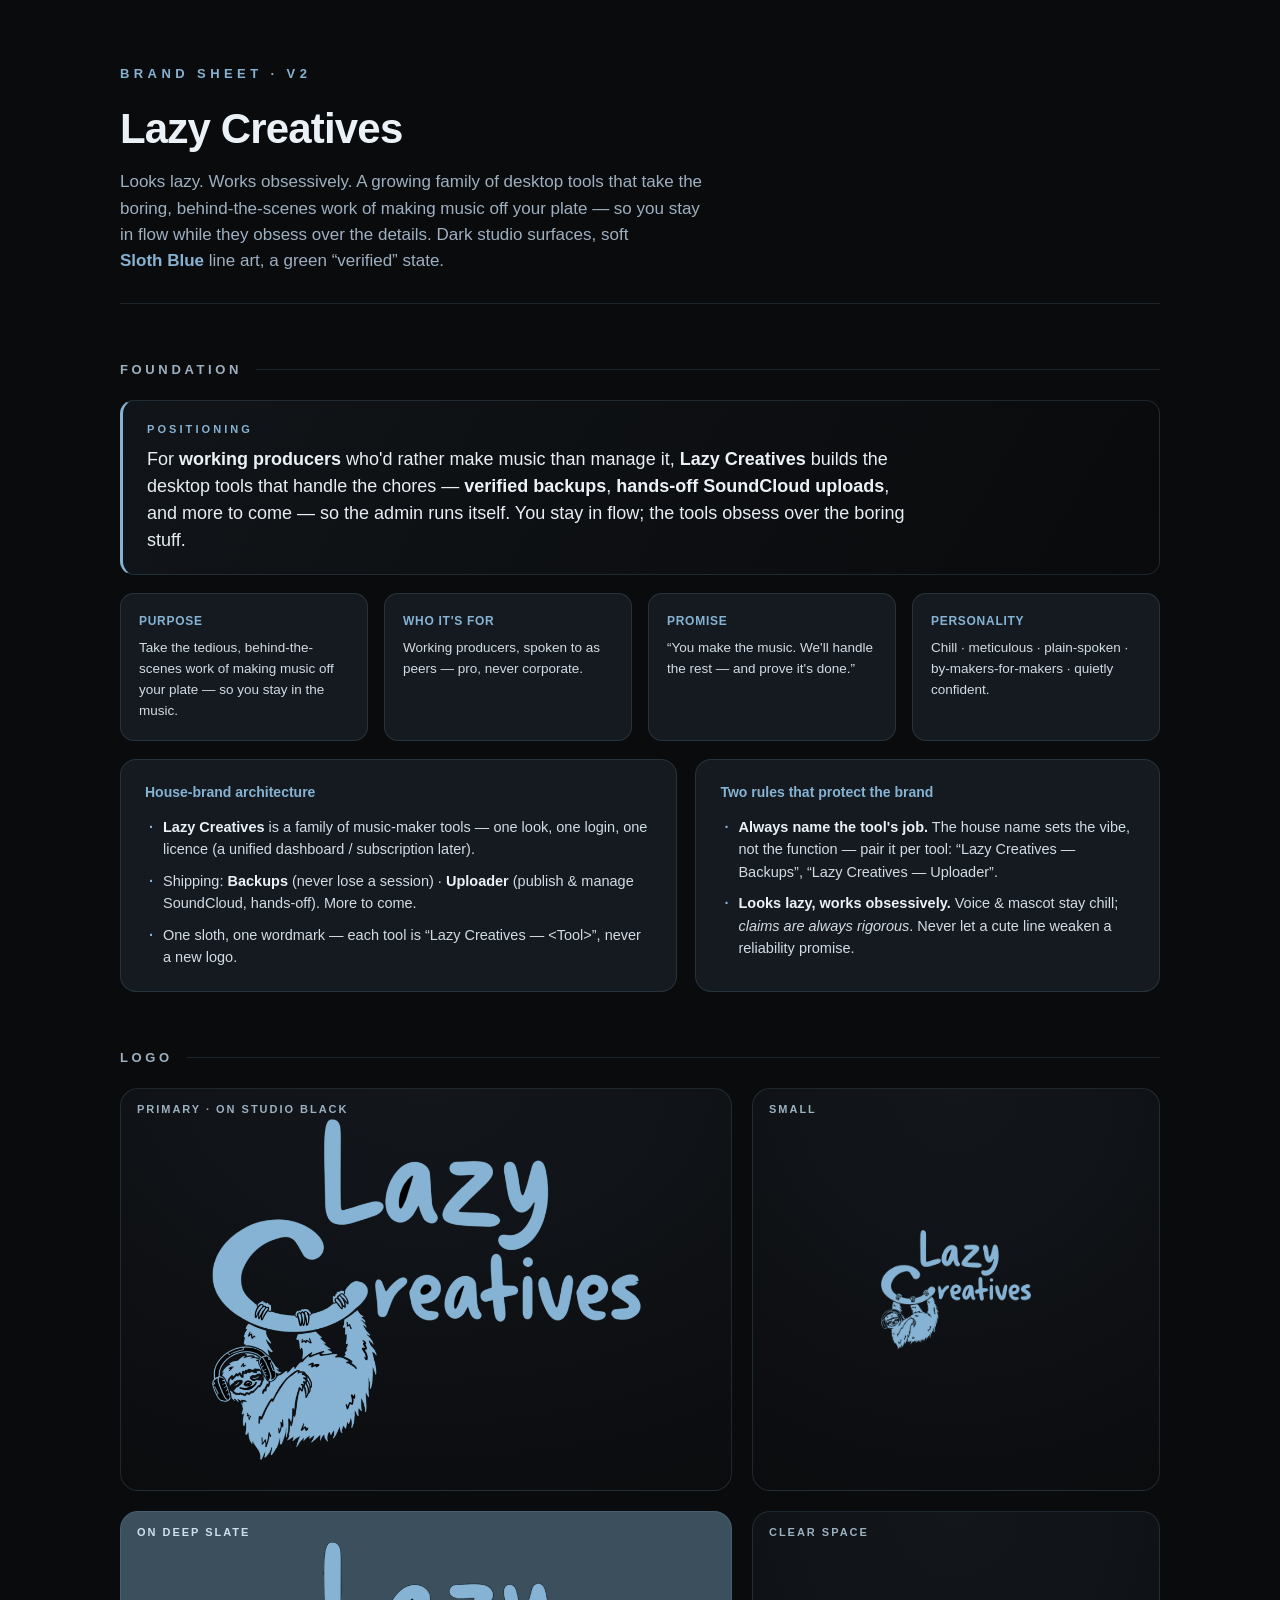
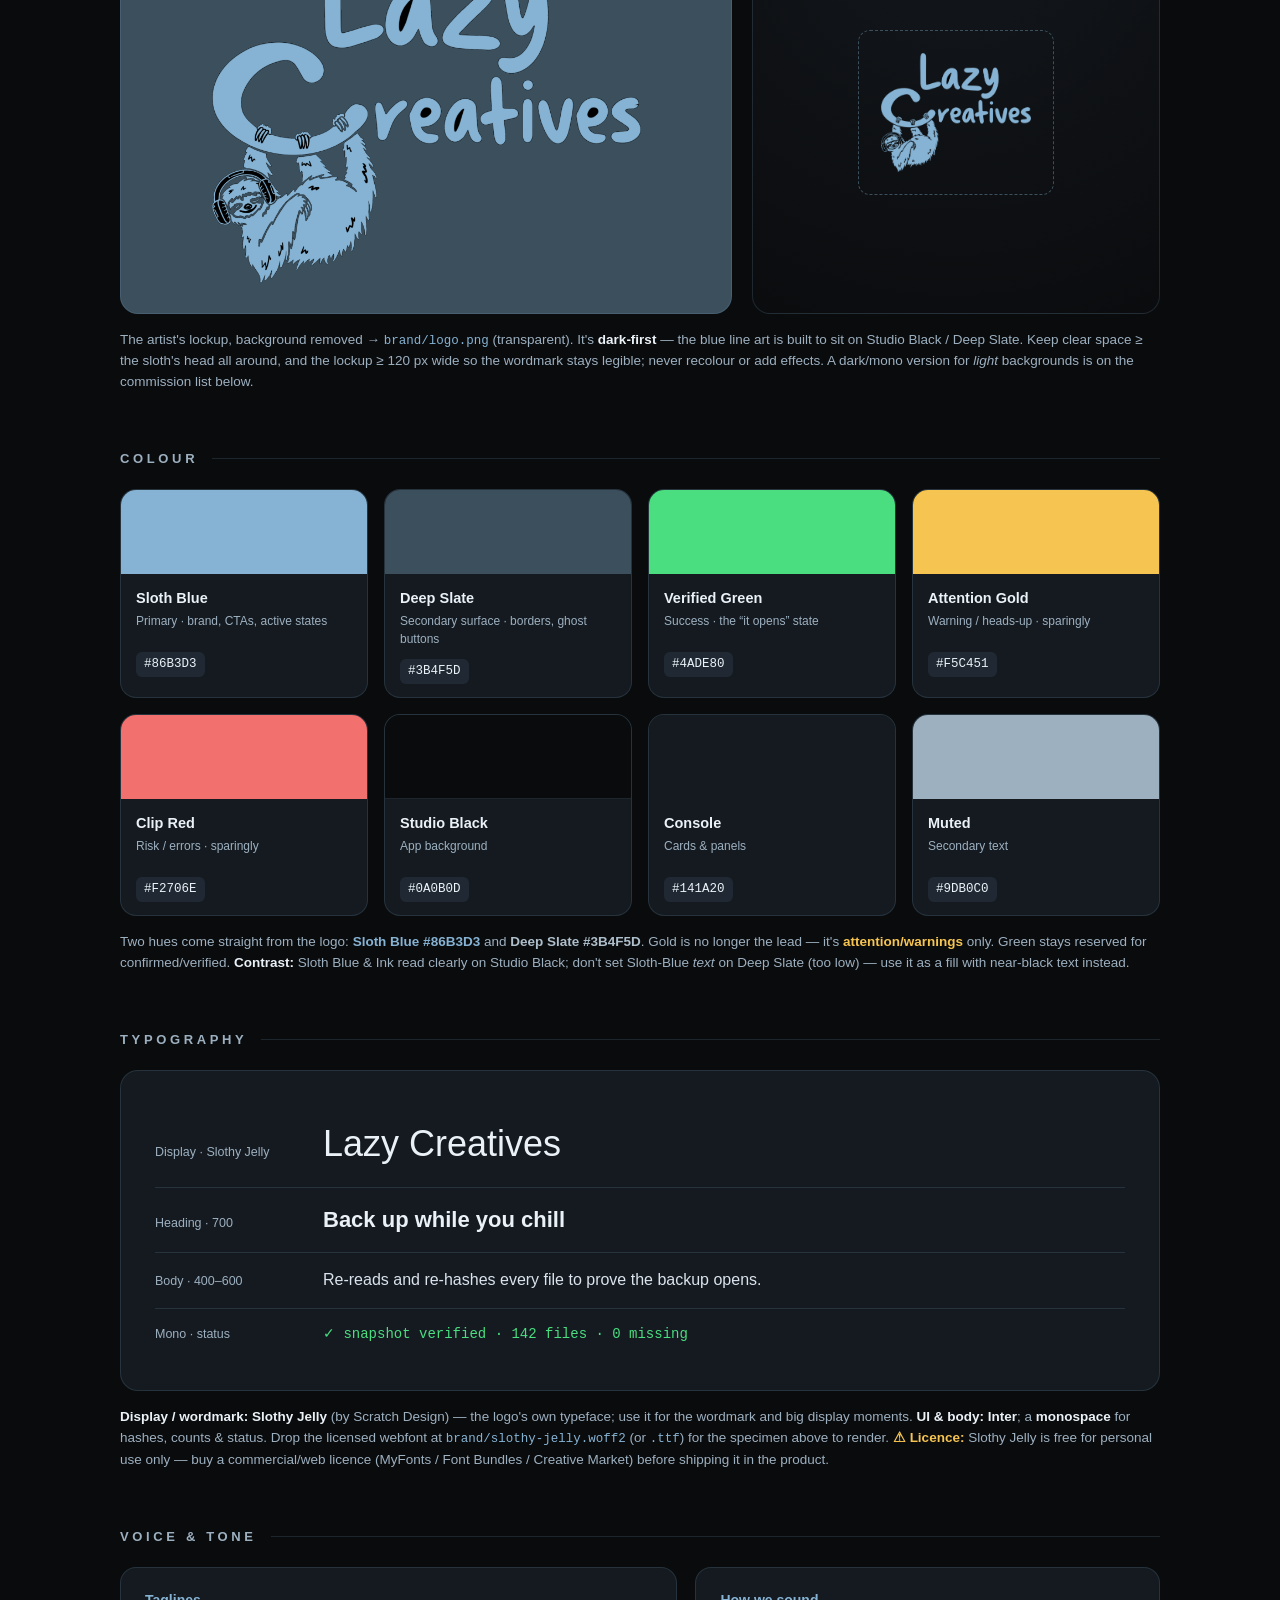
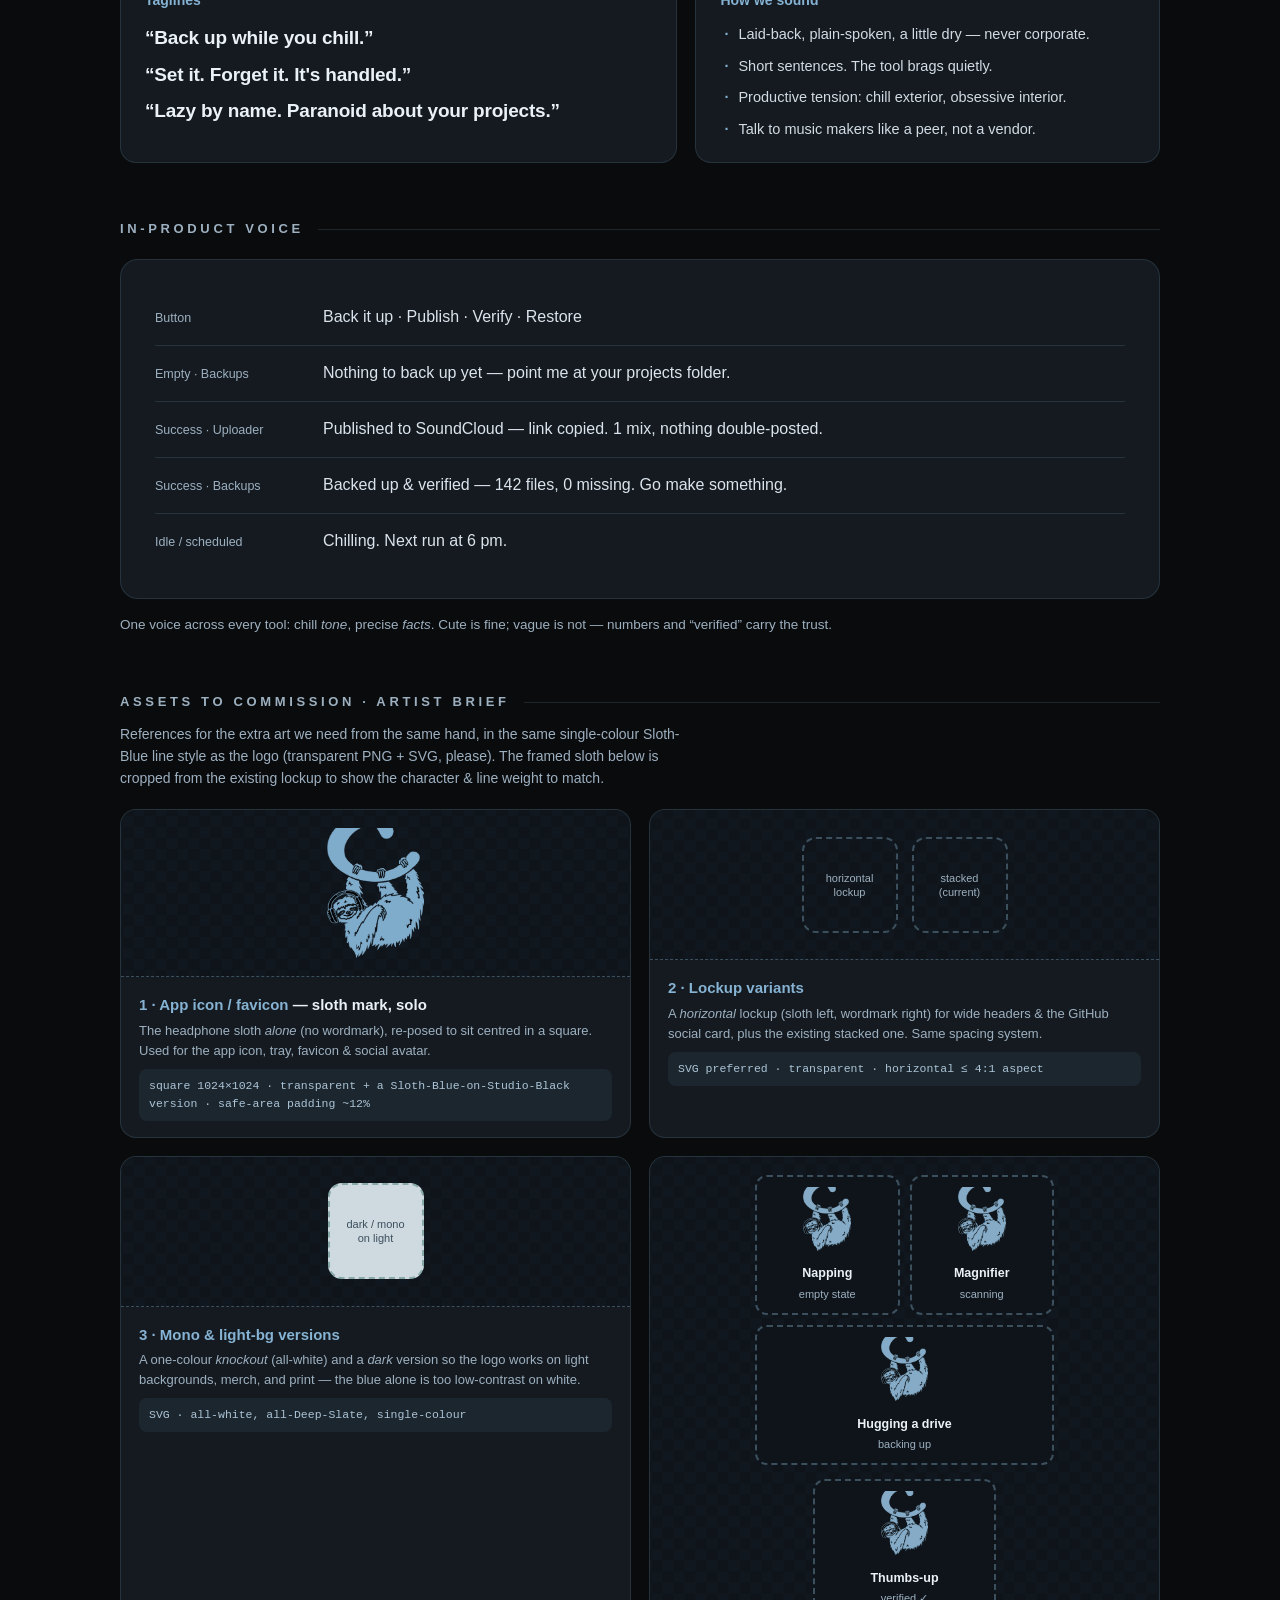
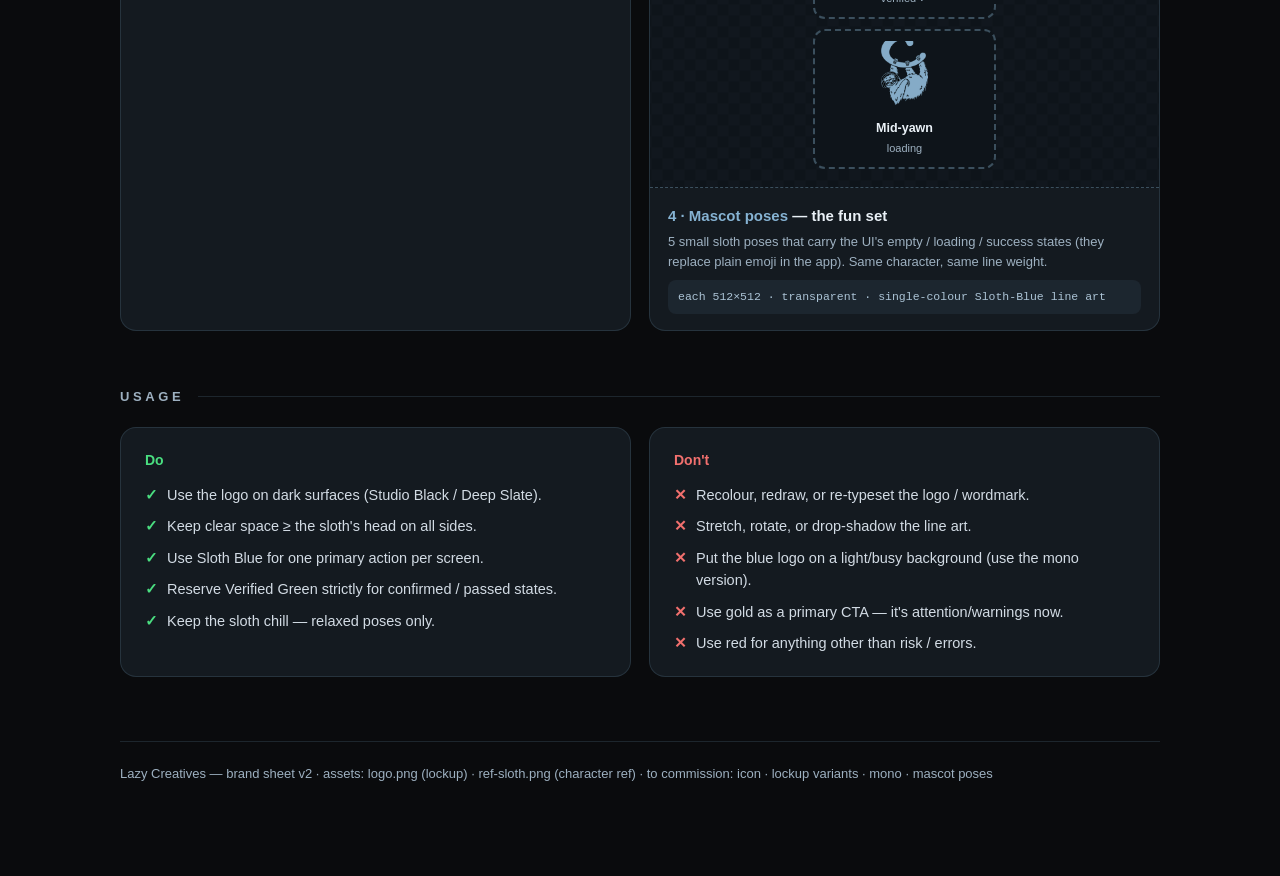
==== brand-guide.html @ 6b466200 "feat: Lazy Creatives homepage + brand source of truth Org site at https://lazycreatives.github.io — " ====
<!DOCTYPE html>
<html lang="en">
<head>
<meta charset="UTF-8">
<meta name="viewport" content="width=device-width,initial-scale=1">
<title>Lazy Creatives — Brand Sheet</title>
<style>
  @font-face{
    font-family:"Slothy Jelly";  /* the logo typeface — drop the licensed webfont here to render it */
    src:url("slothy-jelly.woff2") format("woff2"), url("slothy-jelly.ttf") format("truetype");
    font-display:swap;
  }
  :root{
    --black:#0A0B0D; --console:#141A20; --panel:#1B242C;
    --blue:#86B3D3;        /* Sloth Blue — from the logo */
    --slate:#3B4F5D;       /* Deep Slate */
    --green:#4ADE80; --gold:#F5C451; --red:#F2706E;
    --ink:#EAF1F7; --muted:#9DB0C0; --line:rgba(134,179,211,.16);
    --font:"Inter",-apple-system,BlinkMacSystemFont,"Segoe UI",Roboto,Helvetica,Arial,sans-serif;
    --mono:ui-monospace,SFMono-Regular,Menlo,"Cascadia Mono",monospace;
    --display:"Slothy Jelly","Inter",sans-serif;  /* logo / display font */
  }
  *{box-sizing:border-box;margin:0;padding:0}
  body{background:
      radial-gradient(1100px 520px at 16% -10%,rgba(134,179,211,.08),transparent 60%),
      var(--black);
    color:var(--ink);font-family:var(--font);line-height:1.55;padding:64px 7vw 96px}
  .wrap{max-width:1040px;margin:0 auto}
  header.top{border-bottom:1px solid var(--line);padding-bottom:28px;margin-bottom:48px}
  .eyebrow{color:var(--blue);font-size:13px;letter-spacing:.34em;text-transform:uppercase;font-weight:700}
  h1{font-size:42px;font-weight:800;letter-spacing:-.02em;margin:12px 0 8px}
  header.top p{color:var(--muted);font-size:17px;max-width:62ch}
  h2{font-size:13px;letter-spacing:.28em;text-transform:uppercase;color:var(--muted);
    font-weight:700;margin:56px 0 20px;display:flex;align-items:center;gap:14px}
  h2::after{content:"";flex:1;height:1px;background:var(--line)}

  /* logo */
  .logos{display:grid;grid-template-columns:1.5fr 1fr;gap:20px}
  .card{border:1px solid var(--line);border-radius:18px;padding:30px;
    display:flex;align-items:center;justify-content:center;min-height:170px;position:relative}
  .card.dark{background:radial-gradient(120% 120% at 50% 0%,#13171c,#0a0b0d)}
  .card.slate{background:var(--slate)}
  .card .tag{position:absolute;top:12px;left:16px;font-size:11px;letter-spacing:.18em;
    text-transform:uppercase;color:var(--muted);font-weight:700}
  .card.slate .tag{color:#cfe0ec}
  .card img{max-width:100%;height:auto;display:block}
  .logo-lg{width:78%} .logo-sm{width:150px}
  .note{margin-top:16px;font-size:13.5px;color:var(--muted)}
  .note code{font-family:var(--mono);color:var(--blue);font-size:12.5px}

  /* palette */
  .pal{display:grid;grid-template-columns:repeat(4,1fr);gap:16px}
  .sw{border:1px solid var(--line);border-radius:16px;overflow:hidden;background:var(--console)}
  .chip{height:84px}
  .sw .meta{padding:13px 15px}
  .sw .nm{font-weight:700;font-size:14.5px}
  .sw .role{color:var(--muted);font-size:12px;margin:2px 0 8px;min-height:30px}
  .sw .hex{font-family:var(--mono);font-size:12.5px;color:var(--ink);
    background:rgba(134,179,211,.10);padding:3px 8px;border-radius:6px;display:inline-block}

  /* type */
  .type{border:1px solid var(--line);border-radius:18px;padding:30px 34px;background:var(--console)}
  .type .r{display:flex;align-items:baseline;gap:18px;padding:15px 0;border-bottom:1px solid var(--line)}
  .type .r:last-child{border-bottom:0}
  .type .lab{width:150px;color:var(--muted);font-size:12.5px;flex:0 0 auto}
  .d-display{font-family:var(--display);font-size:36px;font-weight:400;letter-spacing:0}
  .d-h{font-size:22px;font-weight:700}
  .d-body{font-size:16px;color:#dbe3ec}
  .d-mono{font-family:var(--mono);font-size:14px;color:var(--green)}

  /* voice */
  .voice{display:grid;grid-template-columns:1.2fr 1fr;gap:18px}
  .voice .box{border:1px solid var(--line);border-radius:16px;padding:22px 24px;background:var(--console)}
  .voice h3{font-size:14px;margin-bottom:12px;color:var(--blue)}
  .tagline{font-size:19px;font-weight:700;color:var(--ink);margin-bottom:7px;letter-spacing:-.01em}
  .voice ul{list-style:none;display:flex;flex-direction:column;gap:9px}
  .voice li{font-size:14.5px;color:#d2dbe4;padding-left:18px;position:relative}
  .voice li::before{content:"·";position:absolute;left:4px;color:var(--blue);font-weight:800}

  /* artist brief — reference mockups for assets to commission */
  .brief-intro{color:var(--muted);font-size:14px;margin:-8px 0 20px;max-width:74ch}
  .briefs{display:grid;grid-template-columns:repeat(2,1fr);gap:18px}
  .brief{border:1px solid var(--line);border-radius:16px;background:var(--console);overflow:hidden;display:flex;flex-direction:column}
  .brief .frame{position:relative;background:
      repeating-conic-gradient(#0e141a 0% 25%,#11171e 0% 50%) 50%/22px 22px;
    border-bottom:1px dashed var(--slate);min-height:150px;display:flex;align-items:center;justify-content:center;padding:18px;gap:14px}
  .brief .frame img{max-height:130px;width:auto;opacity:.96}
  .brief .frame .ph{border:2px dashed var(--slate);border-radius:14px;min-width:96px;min-height:96px;
    display:grid;place-items:center;color:var(--muted);font-size:11px;text-align:center;padding:8px;line-height:1.3}
  .brief .body{padding:16px 18px}
  .brief .ttl{font-weight:700;font-size:15px;margin-bottom:4px}
  .brief .ttl b{color:var(--blue)}
  .brief .desc{color:var(--muted);font-size:13px;margin-bottom:8px}
  .brief .spec{font-family:var(--mono);font-size:11.5px;color:#acc4d6;background:rgba(134,179,211,.08);
    border-radius:8px;padding:8px 10px;display:block}
  .poses{display:flex;flex-wrap:wrap;gap:10px}
  .pose{flex:1 1 120px;border:2px dashed var(--slate);border-radius:12px;padding:10px;text-align:center;background:#0e141a}
  .pose img{height:64px;width:auto;opacity:.55;filter:grayscale(.1)}
  .pose .pn{font-weight:700;font-size:12.5px;margin-top:6px}
  .pose .pd{color:var(--muted);font-size:11px;margin-top:2px}

  /* foundation */
  .posbox{border:1px solid var(--line);border-left:3px solid var(--blue);border-radius:14px;
    background:linear-gradient(120deg,rgba(134,179,211,.06),transparent);padding:20px 24px;margin-bottom:18px}
  .poslabel{color:var(--blue);font-size:11px;letter-spacing:.28em;text-transform:uppercase;font-weight:700;margin-bottom:8px}
  .posstmt{font-size:18px;line-height:1.5;color:#e7eef5;max-width:76ch}
  .posstmt b{color:var(--ink)}
  .found{display:grid;grid-template-columns:repeat(4,1fr);gap:16px}
  .fitem{border:1px solid var(--line);border-radius:14px;background:var(--console);padding:18px}
  .fitem h3{font-size:12px;letter-spacing:.06em;text-transform:uppercase;color:var(--blue);margin-bottom:8px}
  .fitem p{color:#d2dbe4;font-size:13.5px}
  @media(max-width:820px){.found{grid-template-columns:repeat(2,1fr)}}

  /* usage */
  .use{display:grid;grid-template-columns:1fr 1fr;gap:18px}
  .use .box{border:1px solid var(--line);border-radius:16px;padding:22px 24px;background:var(--console)}
  .use h3{font-size:14px;margin-bottom:12px;display:flex;align-items:center;gap:8px}
  .use ul{list-style:none;display:flex;flex-direction:column;gap:9px}
  .use li{font-size:14.5px;color:#d2dbe4;padding-left:22px;position:relative}
  .ok h3{color:var(--green)} .no h3{color:var(--red)}
  .ok li::before{content:"✓";position:absolute;left:0;color:var(--green);font-weight:800}
  .no li::before{content:"✕";position:absolute;left:0;color:var(--red);font-weight:800}
  footer{margin-top:64px;color:var(--muted);font-size:13px;border-top:1px solid var(--line);padding-top:22px}
  @media(max-width:820px){.logos,.use,.voice,.briefs{grid-template-columns:1fr}.pal{grid-template-columns:repeat(2,1fr)}}
</style>
</head>
<body>
<div class="wrap">
  <header class="top">
    <div class="eyebrow">Brand Sheet · v2</div>
    <h1>Lazy Creatives</h1>
    <p>Looks lazy. Works obsessively. A growing family of desktop tools that take the boring, behind-the-scenes work of making music off your plate — so you stay in flow while they obsess over the details. Dark studio surfaces, soft <strong style="color:var(--blue)">Sloth&nbsp;Blue</strong> line art, a green “verified” state.</p>
  </header>

  <h2>Foundation</h2>
  <div class="posbox">
    <div class="poslabel">Positioning</div>
    <p class="posstmt">For <b>working producers</b> who'd rather make music than manage it, <b>Lazy Creatives</b> builds the desktop tools that handle the chores — <b>verified backups</b>, <b>hands-off SoundCloud uploads</b>, and more to come — so the admin runs itself. You stay in flow; the tools obsess over the boring stuff.</p>
  </div>
  <div class="found">
    <div class="fitem"><h3>Purpose</h3><p>Take the tedious, behind-the-scenes work of making music off your plate — so you stay in the music.</p></div>
    <div class="fitem"><h3>Who it's for</h3><p>Working producers, spoken to as peers — pro, never corporate.</p></div>
    <div class="fitem"><h3>Promise</h3><p>“You make the music. We'll handle the rest — and prove it's done.”</p></div>
    <div class="fitem"><h3>Personality</h3><p>Chill · meticulous · plain-spoken · by-makers-for-makers · quietly confident.</p></div>
  </div>
  <div class="voice" style="margin-top:18px">
    <div class="box">
      <h3>House-brand architecture</h3>
      <ul>
        <li><strong style="color:var(--ink)">Lazy Creatives</strong> is a family of music-maker tools — one look, one login, one licence (a unified dashboard / subscription later).</li>
        <li>Shipping: <strong style="color:var(--ink)">Backups</strong> (never lose a session) · <strong style="color:var(--ink)">Uploader</strong> (publish &amp; manage SoundCloud, hands-off). More to come.</li>
        <li>One sloth, one wordmark — each tool is “Lazy Creatives — &lt;Tool&gt;”, never a new logo.</li>
      </ul>
    </div>
    <div class="box">
      <h3>Two rules that protect the brand</h3>
      <ul>
        <li><strong style="color:var(--ink)">Always name the tool's job.</strong> The house name sets the vibe, not the function — pair it per tool: “Lazy Creatives — Backups”, “Lazy Creatives — Uploader”.</li>
        <li><strong style="color:var(--ink)">Looks lazy, works obsessively.</strong> Voice &amp; mascot stay chill; <em>claims are always rigorous</em>. Never let a cute line weaken a reliability promise.</li>
      </ul>
    </div>
  </div>

  <h2>Logo</h2>
  <div class="logos">
    <div class="card dark"><span class="tag">Primary · on Studio Black</span><img class="logo-lg" src="logo.png" alt="Lazy Creatives logo"></div>
    <div class="card dark"><span class="tag">Small</span><img class="logo-sm" src="logo.png" alt="Lazy Creatives logo small"></div>
  </div>
  <div class="logos" style="margin-top:20px">
    <div class="card slate"><span class="tag">On Deep Slate</span><img class="logo-lg" src="logo.png" alt="Lazy Creatives logo on slate"></div>
    <div class="card dark"><span class="tag">Clear space</span>
      <div style="border:1px dashed var(--slate);border-radius:12px;padding:22px"><img class="logo-sm" src="logo.png" alt="clear space"></div>
    </div>
  </div>
  <p class="note">The artist's lockup, background removed → <code>brand/logo.png</code> (transparent). It's <strong style="color:var(--ink)">dark-first</strong> — the blue line art is built to sit on Studio Black / Deep Slate. Keep clear space ≥ the sloth's head all around, and the lockup ≥ 120&nbsp;px wide so the wordmark stays legible; never recolour or add effects. A dark/mono version for <em>light</em> backgrounds is on the commission list below.</p>

  <h2>Colour</h2>
  <div class="pal">
    <div class="sw"><div class="chip" style="background:#86B3D3"></div><div class="meta"><div class="nm">Sloth Blue</div><div class="role">Primary · brand, CTAs, active states</div><span class="hex">#86B3D3</span></div></div>
    <div class="sw"><div class="chip" style="background:#3B4F5D"></div><div class="meta"><div class="nm">Deep Slate</div><div class="role">Secondary surface · borders, ghost buttons</div><span class="hex">#3B4F5D</span></div></div>
    <div class="sw"><div class="chip" style="background:#4ADE80"></div><div class="meta"><div class="nm">Verified Green</div><div class="role">Success · the “it opens” state</div><span class="hex">#4ADE80</span></div></div>
    <div class="sw"><div class="chip" style="background:#F5C451"></div><div class="meta"><div class="nm">Attention Gold</div><div class="role">Warning / heads-up · sparingly</div><span class="hex">#F5C451</span></div></div>
    <div class="sw"><div class="chip" style="background:#F2706E"></div><div class="meta"><div class="nm">Clip Red</div><div class="role">Risk / errors · sparingly</div><span class="hex">#F2706E</span></div></div>
    <div class="sw"><div class="chip" style="background:#0A0B0D;border-bottom:1px solid var(--line)"></div><div class="meta"><div class="nm">Studio Black</div><div class="role">App background</div><span class="hex">#0A0B0D</span></div></div>
    <div class="sw"><div class="chip" style="background:#141A20"></div><div class="meta"><div class="nm">Console</div><div class="role">Cards &amp; panels</div><span class="hex">#141A20</span></div></div>
    <div class="sw"><div class="chip" style="background:#9DB0C0"></div><div class="meta"><div class="nm">Muted</div><div class="role">Secondary text</div><span class="hex">#9DB0C0</span></div></div>
  </div>
  <p class="note">Two hues come straight from the logo: <strong style="color:var(--blue)">Sloth Blue #86B3D3</strong> and <strong style="color:#aebfcb">Deep Slate #3B4F5D</strong>. Gold is no longer the lead — it's <strong style="color:var(--gold)">attention/warnings</strong> only. Green stays reserved for confirmed/verified. <strong style="color:var(--ink)">Contrast:</strong> Sloth&nbsp;Blue &amp; Ink read clearly on Studio&nbsp;Black; don't set Sloth-Blue <em>text</em> on Deep&nbsp;Slate (too low) — use it as a fill with near-black text instead.</p>

  <h2>Typography</h2>
  <div class="type">
    <div class="r"><div class="lab">Display · Slothy Jelly</div><div class="d-display">Lazy Creatives</div></div>
    <div class="r"><div class="lab">Heading · 700</div><div class="d-h">Back up while you chill</div></div>
    <div class="r"><div class="lab">Body · 400–600</div><div class="d-body">Re-reads and re-hashes every file to prove the backup opens.</div></div>
    <div class="r"><div class="lab">Mono · status</div><div class="d-mono">✓ snapshot verified · 142 files · 0 missing</div></div>
  </div>
  <p class="note"><strong style="color:var(--ink)">Display / wordmark: Slothy Jelly</strong> (by Scratch Design) — the logo's own typeface; use it for the wordmark and big display moments. <strong style="color:var(--ink)">UI &amp; body: Inter</strong>; a <strong style="color:var(--ink)">monospace</strong> for hashes, counts &amp; status. Drop the licensed webfont at <code>brand/slothy-jelly.woff2</code> (or <code>.ttf</code>) for the specimen above to render. <strong style="color:var(--gold)">⚠ Licence:</strong> Slothy Jelly is free for personal use only — buy a commercial/web licence (MyFonts / Font&nbsp;Bundles / Creative&nbsp;Market) before shipping it in the product.</p>

  <h2>Voice &amp; tone</h2>
  <div class="voice">
    <div class="box">
      <h3>Taglines</h3>
      <div class="tagline">“Back up while you chill.”</div>
      <div class="tagline">“Set it. Forget it. It's handled.”</div>
      <div class="tagline">“Lazy by name. Paranoid about your projects.”</div>
    </div>
    <div class="box">
      <h3>How we sound</h3>
      <ul>
        <li>Laid-back, plain-spoken, a little dry — never corporate.</li>
        <li>Short sentences. The tool brags quietly.</li>
        <li>Productive tension: chill exterior, obsessive interior.</li>
        <li>Talk to music makers like a peer, not a vendor.</li>
      </ul>
    </div>
  </div>

  <h2>In-product voice</h2>
  <div class="type">
    <div class="r"><div class="lab">Button</div><div class="d-body">Back it up · Publish · Verify · Restore</div></div>
    <div class="r"><div class="lab">Empty · Backups</div><div class="d-body">Nothing to back up yet — point me at your projects folder.</div></div>
    <div class="r"><div class="lab">Success · Uploader</div><div class="d-body">Published to SoundCloud — link copied. 1 mix, nothing double-posted.</div></div>
    <div class="r"><div class="lab">Success · Backups</div><div class="d-body">Backed up &amp; verified — 142 files, 0 missing. Go make something.</div></div>
    <div class="r"><div class="lab">Idle / scheduled</div><div class="d-body">Chilling. Next run at 6&nbsp;pm.</div></div>
  </div>
  <p class="note">One voice across every tool: chill <em>tone</em>, precise <em>facts</em>. Cute is fine; vague is not — numbers and “verified” carry the trust.</p>

  <h2>Assets to commission · artist brief</h2>
  <p class="brief-intro">References for the extra art we need from the same hand, in the same single-colour Sloth-Blue line style as the logo (transparent PNG + SVG, please). The framed sloth below is cropped from the existing lockup to show the character &amp; line weight to match.</p>
  <div class="briefs">

    <div class="brief">
      <div class="frame"><img src="ref-sloth.png" alt="sloth reference"></div>
      <div class="body">
        <div class="ttl"><b>1 · App icon / favicon</b> — sloth mark, solo</div>
        <div class="desc">The headphone sloth <em>alone</em> (no wordmark), re-posed to sit centred in a square. Used for the app icon, tray, favicon &amp; social avatar.</div>
        <span class="spec">square 1024×1024 · transparent + a Sloth-Blue-on-Studio-Black version · safe-area padding ~12%</span>
      </div>
    </div>

    <div class="brief">
      <div class="frame">
        <div class="ph">horizontal<br>lockup</div>
        <div class="ph">stacked<br>(current)</div>
      </div>
      <div class="body">
        <div class="ttl"><b>2 · Lockup variants</b></div>
        <div class="desc">A <em>horizontal</em> lockup (sloth left, wordmark right) for wide headers &amp; the GitHub social card, plus the existing stacked one. Same spacing system.</div>
        <span class="spec">SVG preferred · transparent · horizontal ≤ 4:1 aspect</span>
      </div>
    </div>

    <div class="brief">
      <div class="frame"><div class="ph" style="background:#cfd9e0;color:#3B4F5D;border-color:#8aa">dark / mono<br>on light</div></div>
      <div class="body">
        <div class="ttl"><b>3 · Mono &amp; light-bg versions</b></div>
        <div class="desc">A one-colour <em>knockout</em> (all-white) and a <em>dark</em> version so the logo works on light backgrounds, merch, and print — the blue alone is too low-contrast on white.</div>
        <span class="spec">SVG · all-white, all-Deep-Slate, single-colour</span>
      </div>
    </div>

    <div class="brief">
      <div class="frame" style="flex-direction:column">
        <div class="poses">
          <div class="pose"><img src="ref-sloth.png" alt=""><div class="pn">Napping</div><div class="pd">empty state</div></div>
          <div class="pose"><img src="ref-sloth.png" alt=""><div class="pn">Magnifier</div><div class="pd">scanning</div></div>
          <div class="pose"><img src="ref-sloth.png" alt=""><div class="pn">Hugging a drive</div><div class="pd">backing up</div></div>
        </div>
        <div class="poses">
          <div class="pose"><img src="ref-sloth.png" alt=""><div class="pn">Thumbs-up</div><div class="pd">verified ✓</div></div>
          <div class="pose"><img src="ref-sloth.png" alt=""><div class="pn">Mid-yawn</div><div class="pd">loading</div></div>
        </div>
      </div>
      <div class="body">
        <div class="ttl"><b>4 · Mascot poses</b> — the fun set</div>
        <div class="desc">5 small sloth poses that carry the UI's empty / loading / success states (they replace plain emoji in the app). Same character, same line weight.</div>
        <span class="spec">each 512×512 · transparent · single-colour Sloth-Blue line art</span>
      </div>
    </div>

  </div>

  <h2>Usage</h2>
  <div class="use">
    <div class="box ok"><h3>Do</h3><ul>
      <li>Use the logo on dark surfaces (Studio Black / Deep Slate).</li>
      <li>Keep clear space ≥ the sloth's head on all sides.</li>
      <li>Use Sloth Blue for one primary action per screen.</li>
      <li>Reserve Verified Green strictly for confirmed / passed states.</li>
      <li>Keep the sloth chill — relaxed poses only.</li>
    </ul></div>
    <div class="box no"><h3>Don't</h3><ul>
      <li>Recolour, redraw, or re-typeset the logo / wordmark.</li>
      <li>Stretch, rotate, or drop-shadow the line art.</li>
      <li>Put the blue logo on a light/busy background (use the mono version).</li>
      <li>Use gold as a primary CTA — it's attention/warnings now.</li>
      <li>Use red for anything other than risk / errors.</li>
    </ul></div>
  </div>

  <footer>Lazy Creatives — brand sheet v2 · assets: logo.png (lockup) · ref-sloth.png (character ref) · to commission: icon · lockup variants · mono · mascot poses</footer>
</div>
</body>
</html>
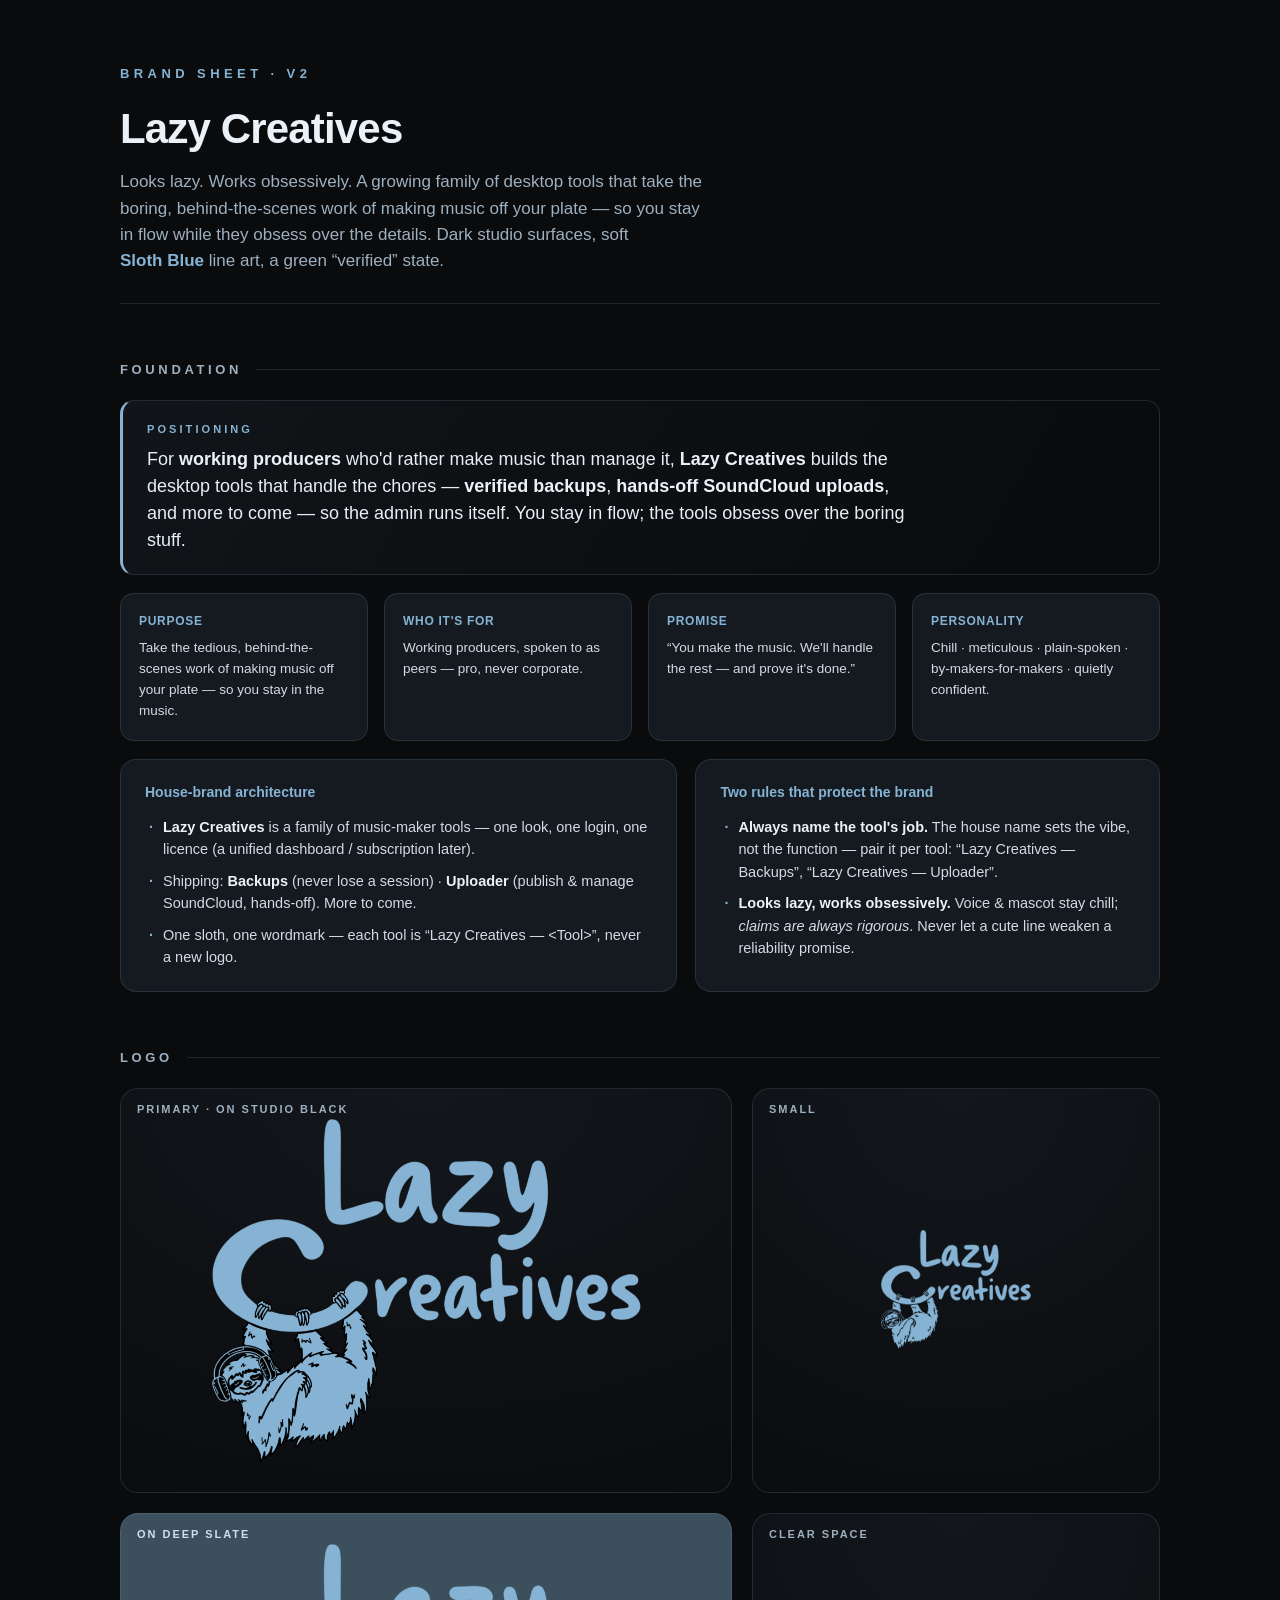
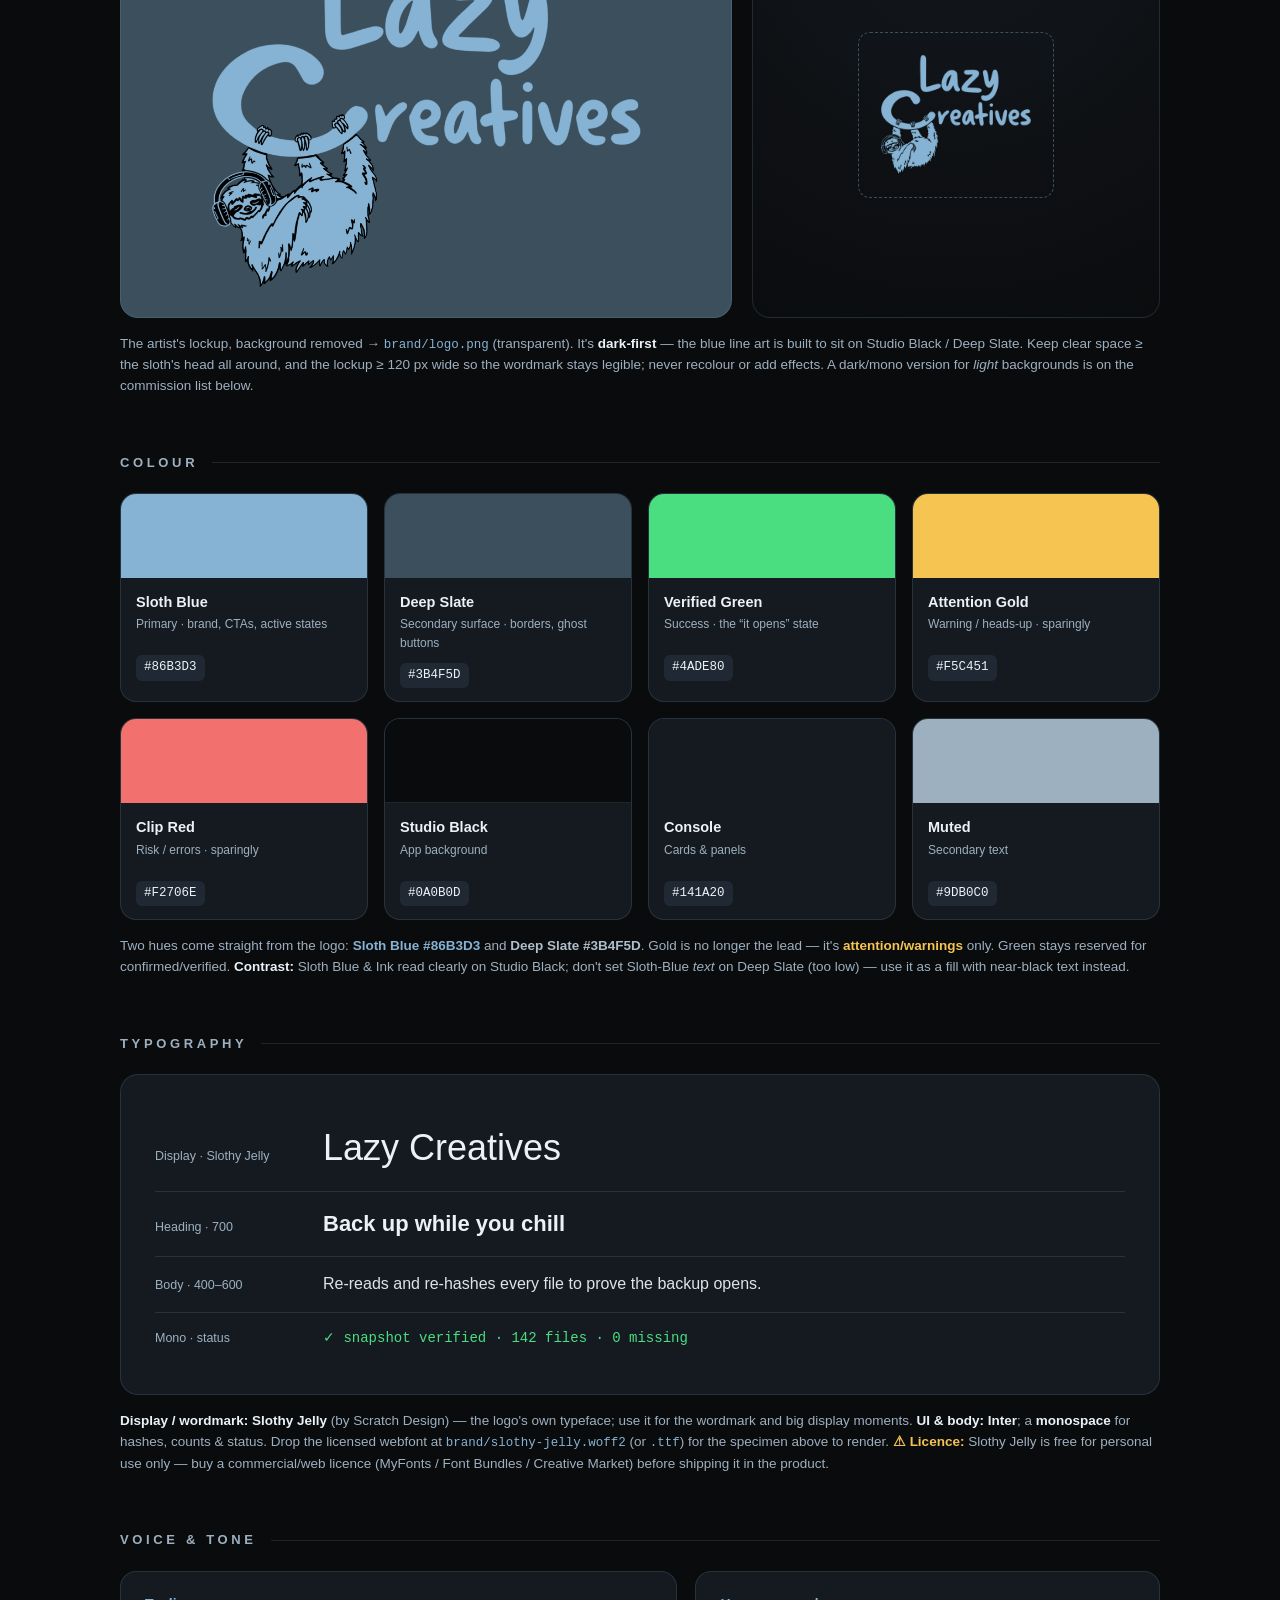
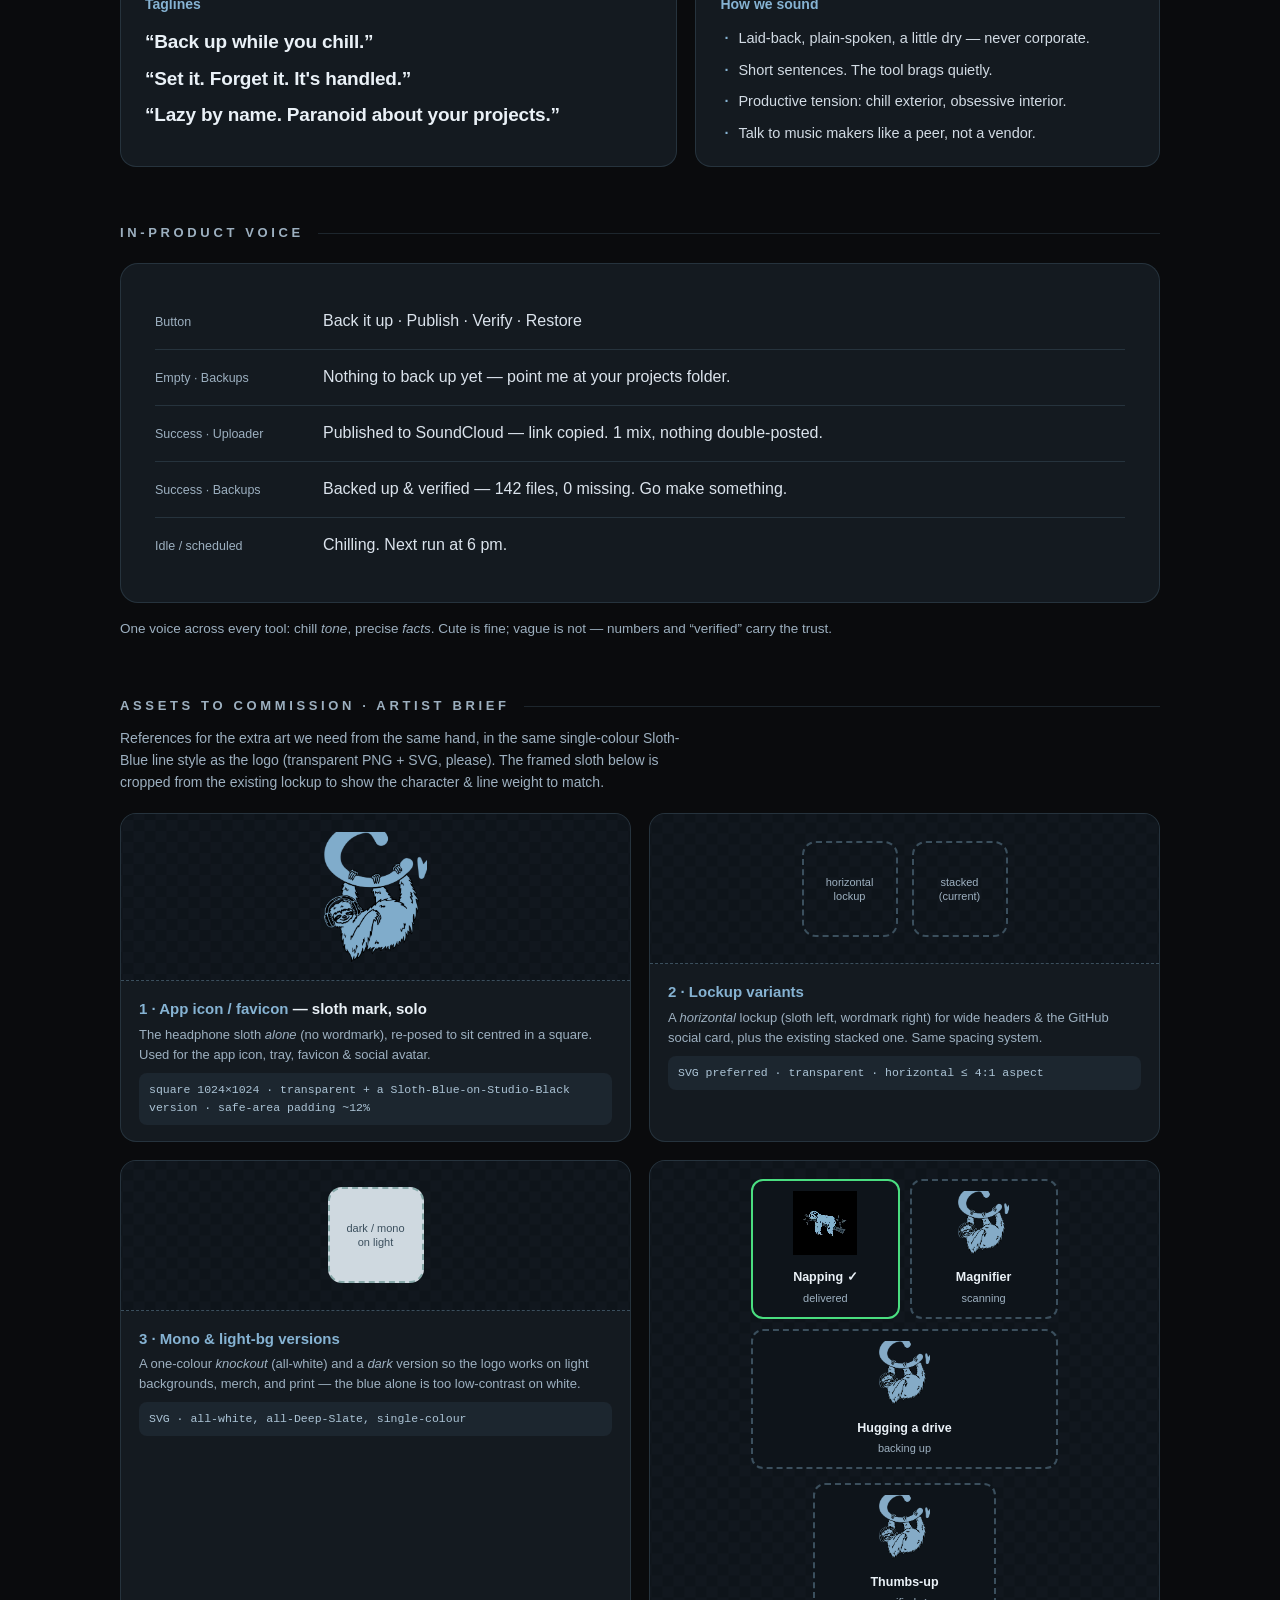
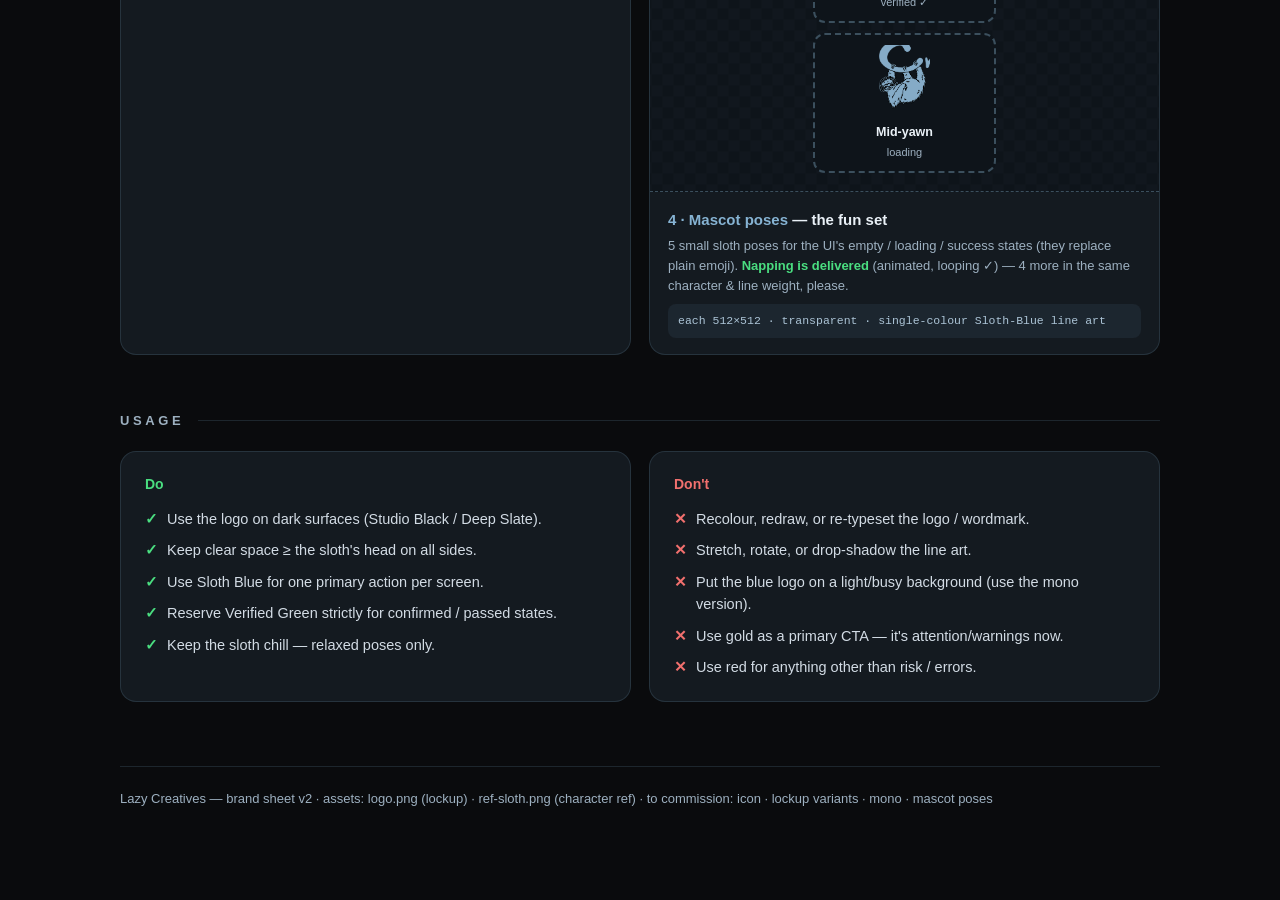
==== commit 846d324a: "feat: add the napping-sloth animation (homepage + mascot section) LC LAZY.mov -> web-playable nappin" ====
--- a/brand-guide.html
+++ b/brand-guide.html
@@ -262,7 +262,7 @@
     <div class="brief">
       <div class="frame" style="flex-direction:column">
         <div class="poses">
-          <div class="pose"><img src="ref-sloth.png" alt=""><div class="pn">Napping</div><div class="pd">empty state</div></div>
+          <div class="pose" style="border-style:solid;border-color:var(--green)"><video autoplay loop muted playsinline style="height:64px;width:auto"><source src="napping.webm" type="video/webm"><source src="napping.mp4" type="video/mp4"></video><div class="pn">Napping ✓</div><div class="pd">delivered</div></div>
           <div class="pose"><img src="ref-sloth.png" alt=""><div class="pn">Magnifier</div><div class="pd">scanning</div></div>
           <div class="pose"><img src="ref-sloth.png" alt=""><div class="pn">Hugging a drive</div><div class="pd">backing up</div></div>
         </div>
@@ -273,7 +273,7 @@
       </div>
       <div class="body">
         <div class="ttl"><b>4 · Mascot poses</b> — the fun set</div>
-        <div class="desc">5 small sloth poses that carry the UI's empty / loading / success states (they replace plain emoji in the app). Same character, same line weight.</div>
+        <div class="desc">5 small sloth poses for the UI's empty / loading / success states (they replace plain emoji). <strong style="color:var(--green)">Napping is delivered</strong> (animated, looping ✓) — 4 more in the same character &amp; line weight, please.</div>
         <span class="spec">each 512×512 · transparent · single-colour Sloth-Blue line art</span>
       </div>
     </div>
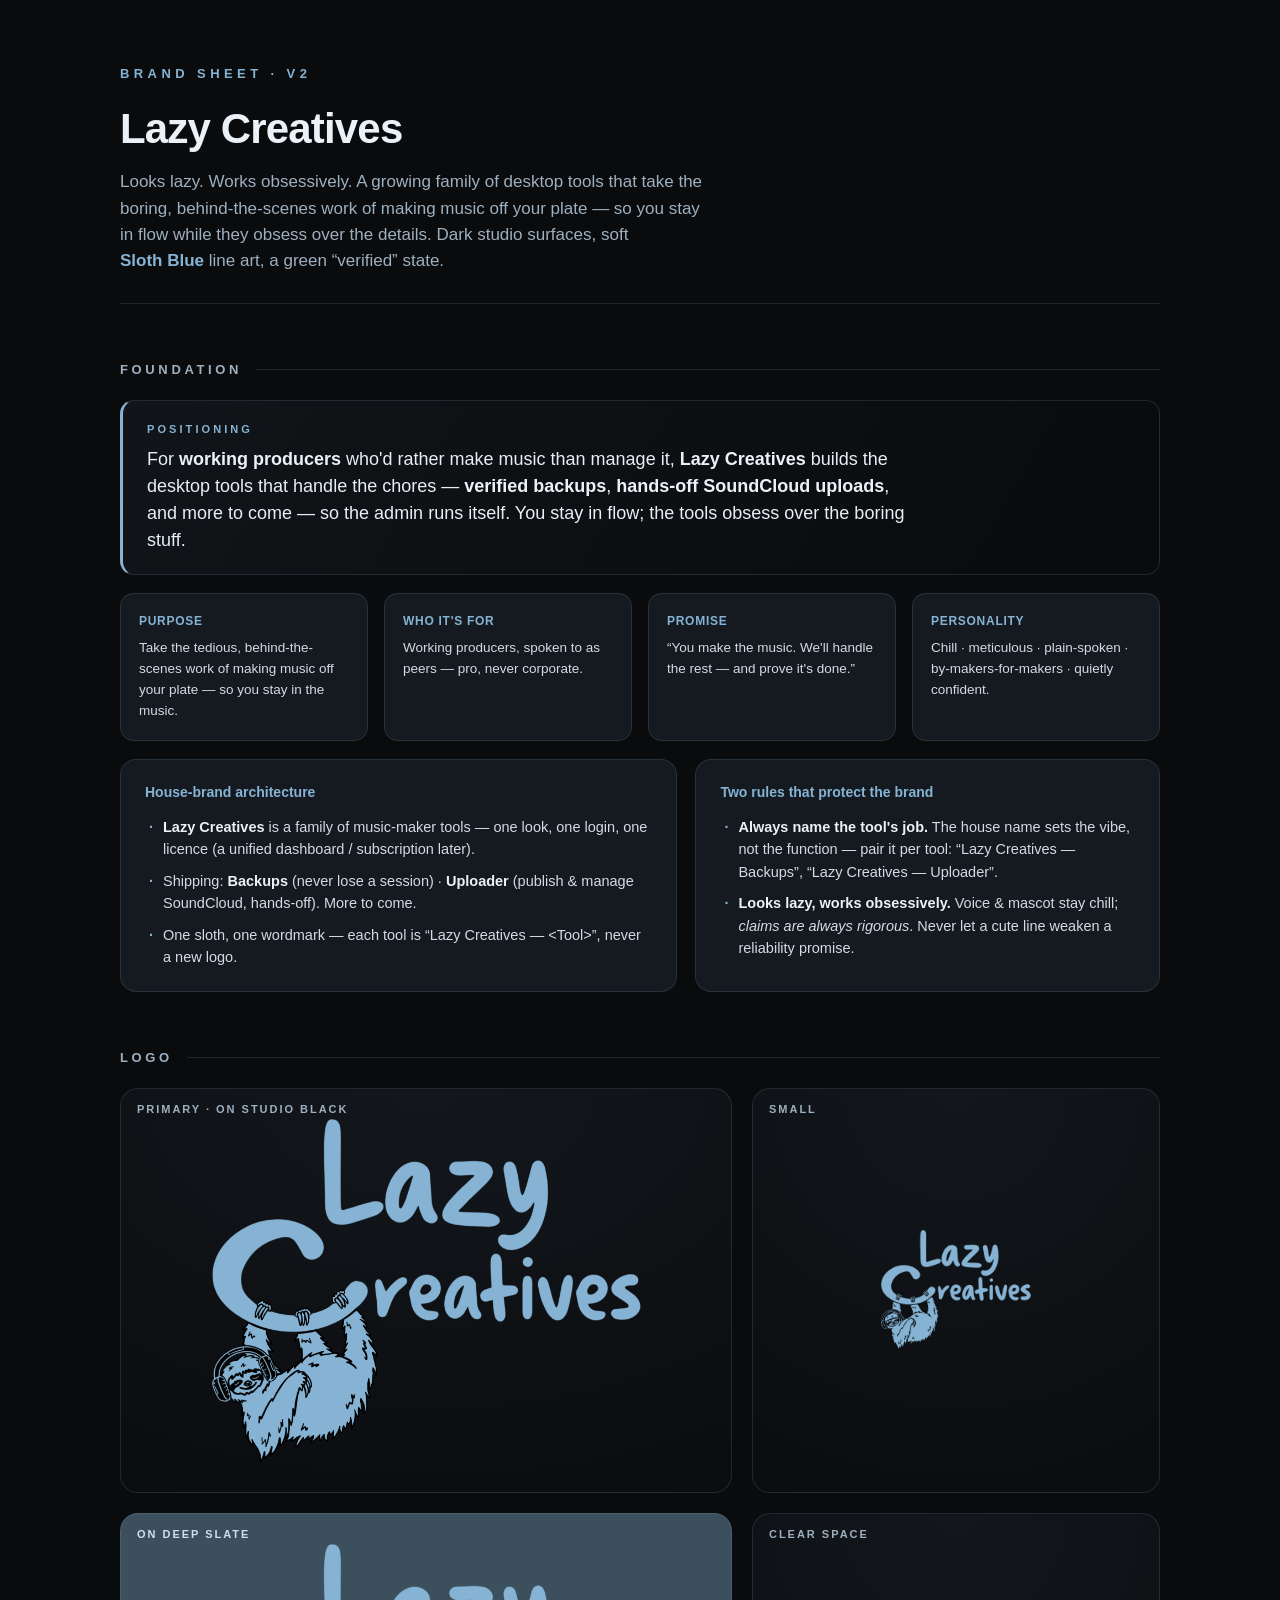
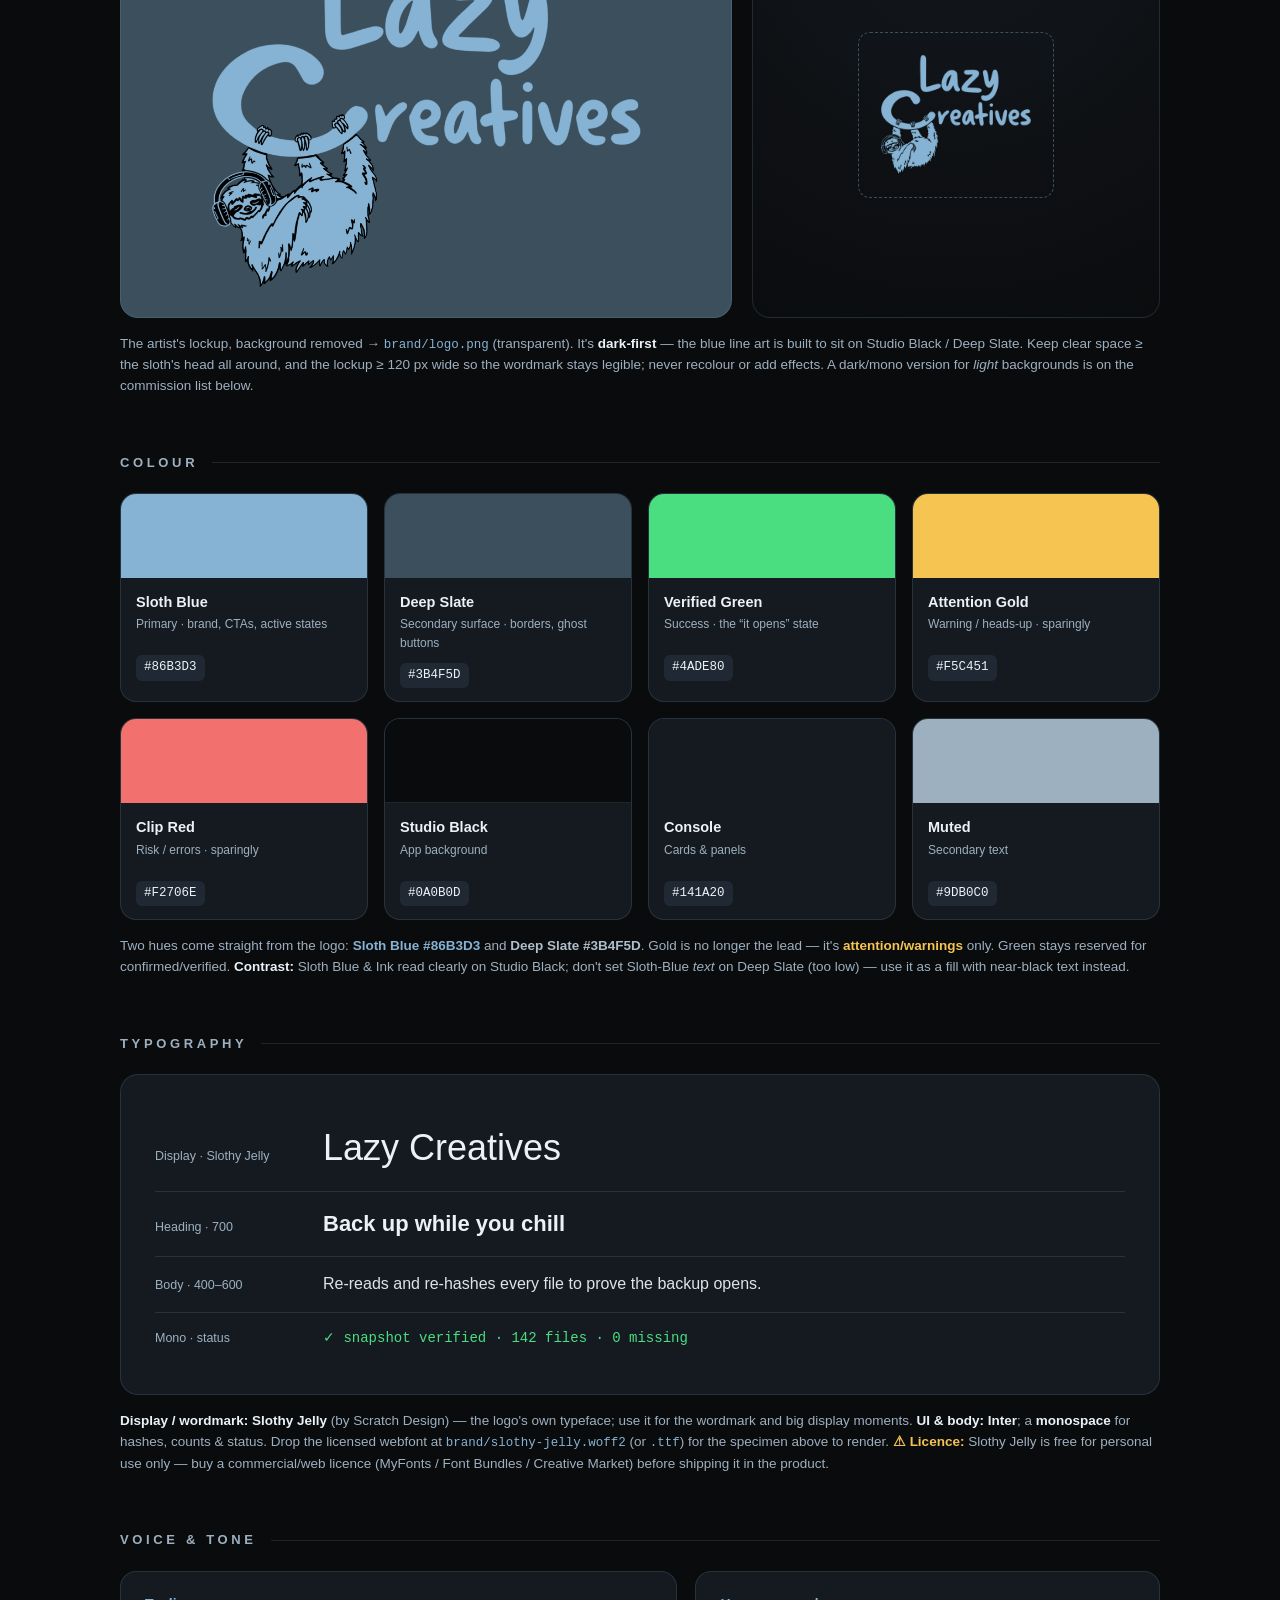
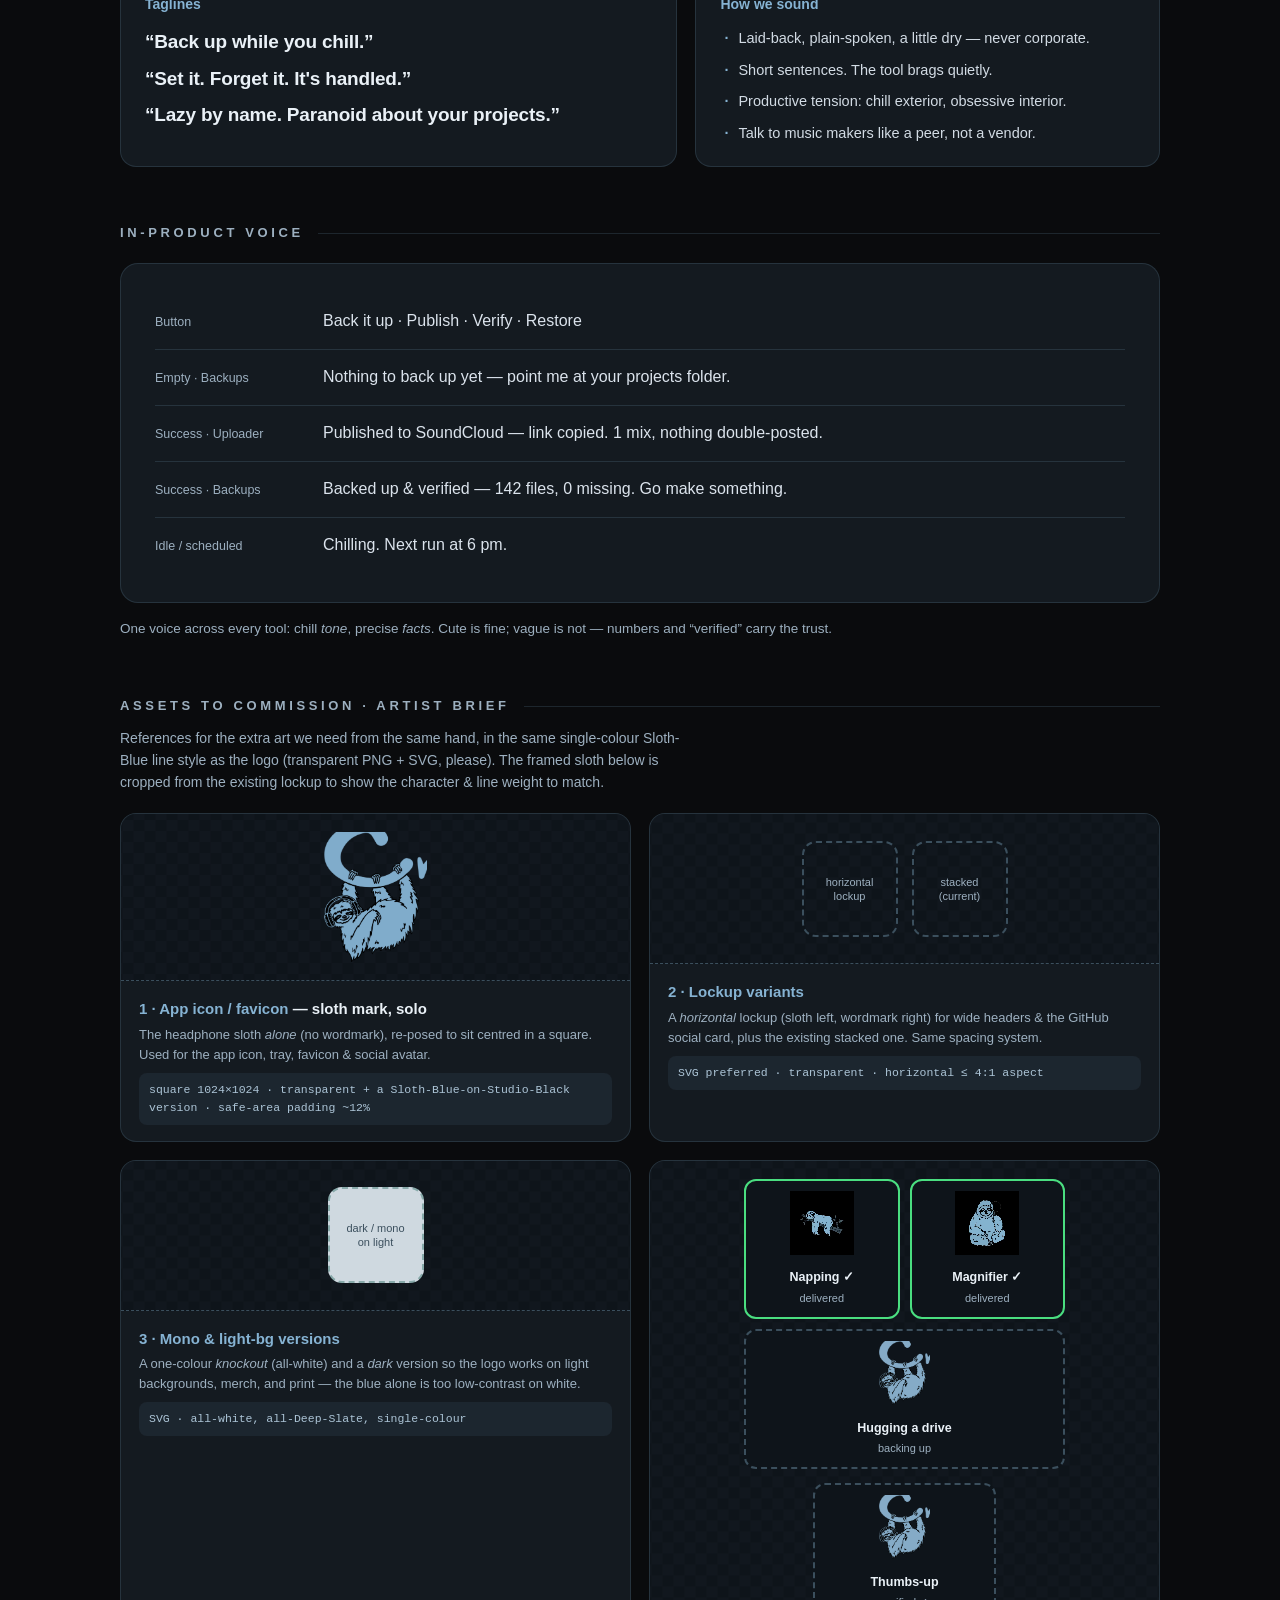
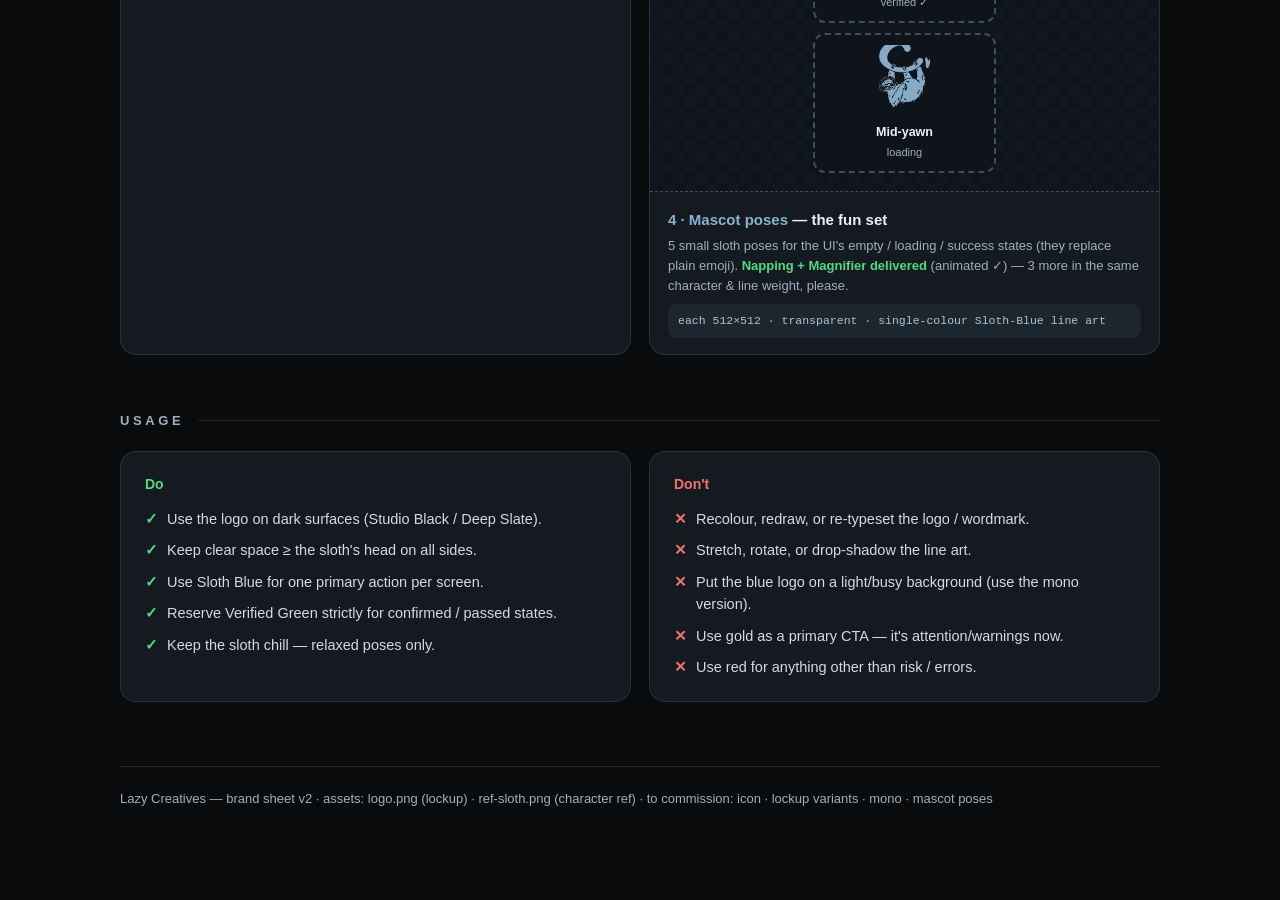
==== commit cd7ba36f: "feat(brand): add the Magnifier (scanning) mascot animation LC Mag NOBG.mov -> mag.mp4 / mag.webm; sh" ====
--- a/brand-guide.html
+++ b/brand-guide.html
@@ -263,7 +263,7 @@
       <div class="frame" style="flex-direction:column">
         <div class="poses">
           <div class="pose" style="border-style:solid;border-color:var(--green)"><video autoplay loop muted playsinline style="height:64px;width:auto"><source src="napping.webm" type="video/webm"><source src="napping.mp4" type="video/mp4"></video><div class="pn">Napping ✓</div><div class="pd">delivered</div></div>
-          <div class="pose"><img src="ref-sloth.png" alt=""><div class="pn">Magnifier</div><div class="pd">scanning</div></div>
+          <div class="pose" style="border-style:solid;border-color:var(--green)"><video autoplay loop muted playsinline style="height:64px;width:auto"><source src="mag.webm" type="video/webm"><source src="mag.mp4" type="video/mp4"></video><div class="pn">Magnifier ✓</div><div class="pd">delivered</div></div>
           <div class="pose"><img src="ref-sloth.png" alt=""><div class="pn">Hugging a drive</div><div class="pd">backing up</div></div>
         </div>
         <div class="poses">
@@ -273,7 +273,7 @@
       </div>
       <div class="body">
         <div class="ttl"><b>4 · Mascot poses</b> — the fun set</div>
-        <div class="desc">5 small sloth poses for the UI's empty / loading / success states (they replace plain emoji). <strong style="color:var(--green)">Napping is delivered</strong> (animated, looping ✓) — 4 more in the same character &amp; line weight, please.</div>
+        <div class="desc">5 small sloth poses for the UI's empty / loading / success states (they replace plain emoji). <strong style="color:var(--green)">Napping + Magnifier delivered</strong> (animated ✓) — 3 more in the same character &amp; line weight, please.</div>
         <span class="spec">each 512×512 · transparent · single-colour Sloth-Blue line art</span>
       </div>
     </div>
